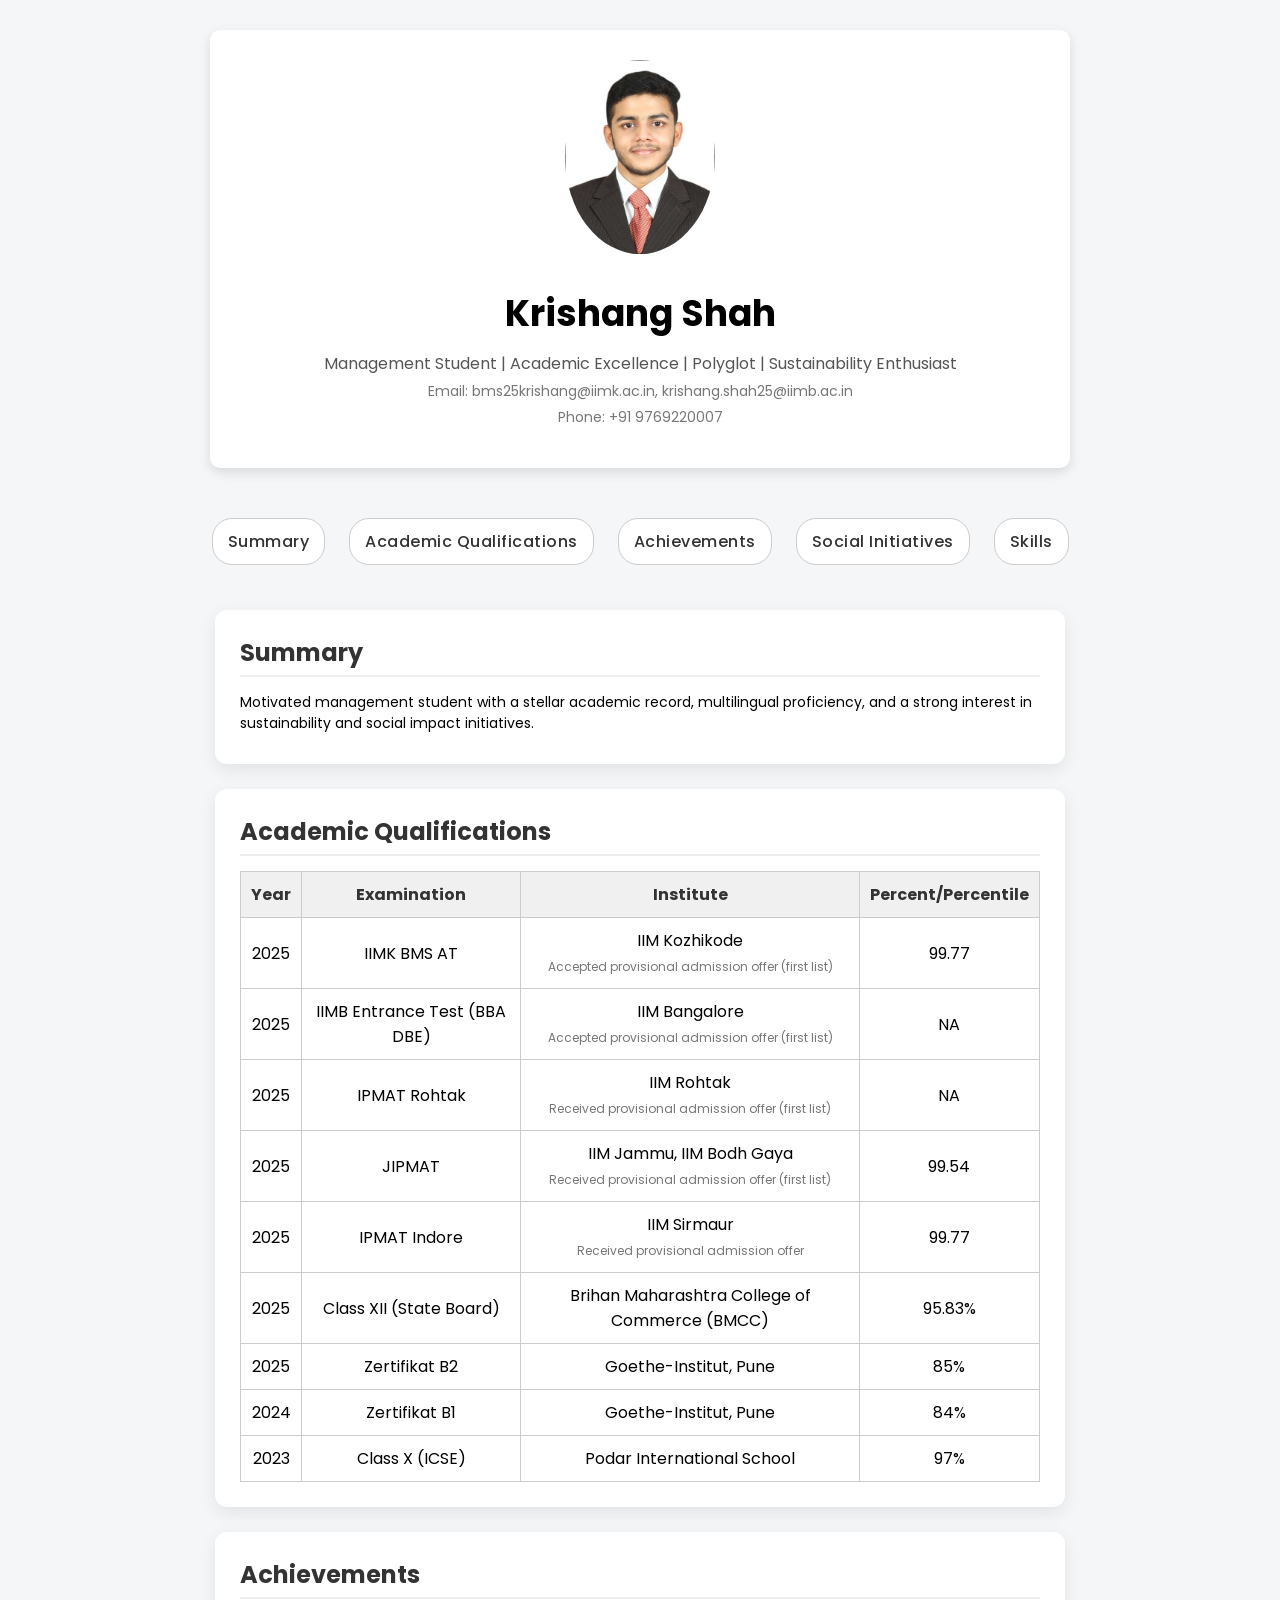
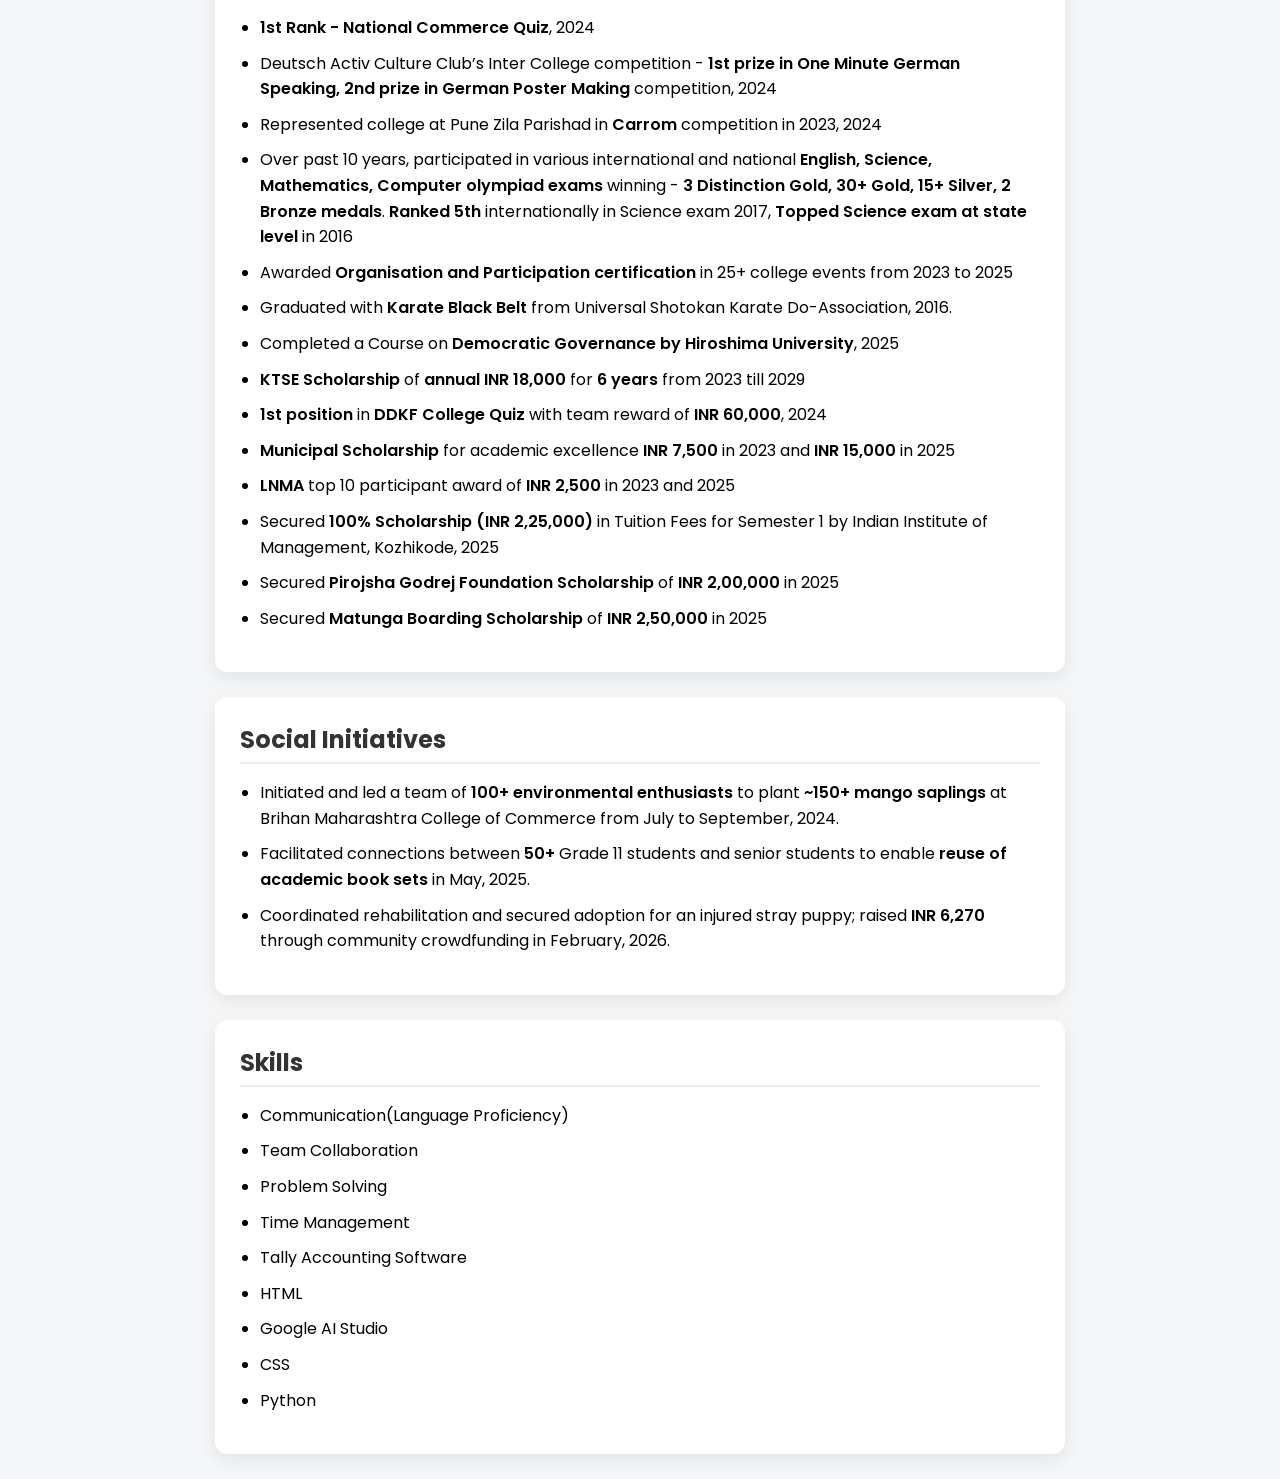
==== index.html @ 7b87268a "Rename: Index.html to index.html" ====
<!DOCTYPE html>
<html>
    <head>
        <link rel="stylesheet" href="./My_Profile.css">
        <link href="https://fonts.googleapis.com/css2?family=Poppins:wght@300;400;600&display=swap" rel="stylesheet">
    </head>
<body>
    <header>
        <img src="./My Photo.JPG" alt="Krishang Shah">

        <div>
            <h1>Krishang Shah</h1>
            <p class = "first">Management Student | Academic Excellence | Polyglot | Sustainability Enthusiast</p>

            <p class = "second">Email: bms25krishang@iimk.ac.in, krishang.shah25@iimb.ac.in</p>
            <p class = "third">Phone: +91 9769220007</p>
        </div>
    </header>

    <nav>
    <a href="#summary">Summary</a>
    <a href="#academic_qualifications">Academic Qualifications</a>
    <a href="#achievements">Achievements</a>
    <a href="#social_initiatives">Social Initiatives</a>
    <a href="#skills">Skills</a>
    </nav>

    <section id = "summary" class="card">
    <h2>Summary</h2>
    <p> Motivated management student with a stellar academic record, multilingual proficiency, and a strong interest in 
sustainability and social impact initiatives. </p>
    </section>

    <section id = "academic_qualifications" class="card">
    <h2>Academic Qualifications</h2>

    <table>
        <tr>
            <th>Year</th>
            <th>Examination</th>
            <th>Institute</th>
            <th>Percent/Percentile</th>
        </tr>

        <tr>
            <td>2025</td>
            <td>IIMK BMS AT</td>
            <td>IIM Kozhikode <br> <small>Accepted provisional admission offer (first list)</small> </td>
            <td>99.77</td>
        </tr>

        <tr>
            <td>2025</td>
            <td>IIMB Entrance Test (BBA DBE)</td>
            <td>IIM Bangalore <br> <small>Accepted provisional admission offer (first list)</small> </td>
            <td>NA</td>
        </tr>

        <tr>
            <td>2025</td>
            <td>IPMAT Rohtak</td>
            <td>IIM Rohtak <br> <small>Received provisional admission offer (first list)</small> </td>
            <td>NA</td>
        </tr>

        <tr>
            <td>2025</td>
            <td>JIPMAT</td>
            <td>IIM Jammu, IIM Bodh Gaya<br> <small>Received provisional admission offer (first list)</small> </td>
            <td>99.54</td>
        </tr>

        <tr>
            <td>2025</td>
            <td>IPMAT Indore</td>
            <td>IIM Sirmaur<br> <small>Received provisional admission offer</small> </td>
            <td>99.77</td>
        </tr>

        <tr>
            <td>2025</td>
            <td>Class XII (State Board)</td>
            <td>Brihan Maharashtra College of Commerce (BMCC)</td>
            <td>95.83%</td>
        </tr>

        <tr>
            <td>2025</td>
            <td>Zertifikat B2</td>
            <td>Goethe-Institut, Pune</td>
            <td>85%</td>
        </tr>

        <tr>
            <td>2024</td>
            <td>Zertifikat B1</td>
            <td>Goethe-Institut, Pune</td>
            <td>84%</td>
        </tr>

        <tr>
            <td>2023</td>
            <td>Class X (ICSE)</td>
            <td>Podar International School</td>
            <td>97%</td>
        </tr>
    </table>

    </section>
    <section id = "achievements" class="card">
    <h2>Achievements</h2>
    <ul>
        <li><b>1st Rank - National Commerce Quiz</b>, 2024</li>
        <li>Deutsch Activ Culture Club’s Inter College competition - <b>1st prize in One Minute German Speaking, 2nd prize in 
        German Poster Making</b> competition, 2024</li>
        <li>Represented college at Pune Zila Parishad in <b>Carrom</b> competition in 2023, 2024 </li>
        <li>Over past 10 years, participated in various international and national <b>English, Science, Mathematics, 
        Computer olympiad exams</b> winning - <b>3 Distinction Gold, 30+ Gold, 15+ Silver, 2 Bronze medals</b>. <b>Ranked 5th</b> internationally 
        in Science exam 2017, <b>Topped Science exam at state level</b> in 2016 </li>
        <li>Awarded <b>Organisation and Participation certification</b> in 25+ college events from 2023 to 2025</li>
        <li>Graduated with <b>Karate Black Belt</b> from Universal Shotokan Karate Do-Association, 2016. </li>
        <li>Completed a Course on <b>Democratic Governance by Hiroshima University</b>, 2025</li>
        <li><b>KTSE Scholarship</b> of <b>annual INR 18,000</b> for <b>6 years</b> from 2023 till 2029 </li>
        <li><b>1st position</b> in <b>DDKF College Quiz</b> with team reward of <b>INR 60,000</b>, 2024 </li>
        <li><b>Municipal Scholarship</b> for academic excellence <b>INR 7,500</b> in 2023 and <b>INR 15,000</b> in 2025 </li>
        <li><b>LNMA</b> top 10 participant award of <b>INR 2,500</b> in 2023 and 2025</li> 
        <li>Secured <b>100% Scholarship (INR 2,25,000)</b> in Tuition Fees for Semester 1 by Indian Institute of Management, Kozhikode, 2025</li>
        <li>Secured <b>Pirojsha Godrej Foundation Scholarship</b> of <b>INR 2,00,000</b> in 2025</li>
        <li>Secured <b>Matunga Boarding Scholarship</b> of <b>INR 2,50,000</b> in 2025</li>
    </ul>
    </section>
    
    <section id="social_initiatives" class="card">
    <h2> Social Initiatives</h2>
    <ul>
        <li>Initiated and led a team of <b>100+ environmental enthusiasts</b> to plant <b>~150+ mango saplings</b> at Brihan Maharashtra 
        College of Commerce from July to September, 2024.</li>
        <li>Facilitated connections between <b>50+</b> Grade 11 students and senior students to enable <b>reuse of academic book sets</b> in May, 2025.</li>
        <li>Coordinated rehabilitation and secured adoption for an injured stray puppy; raised <b>INR 6,270</b> through community crowdfunding in February, 2026.</li>
    </ul>
    </section>

    <section id = "skills" class="card">
    <h2>Skills</h2>
    <ul>
        <li>Communication(Language Proficiency)</li>
        <li>Team Collaboration</li>
        <li>Problem Solving</li>
        <li>Time Management </li>
        <li>Tally Accounting Software</li>
        <li>HTML</li>
        <li>Google AI Studio</li>
        <li>CSS</li>
        <li>Python</li>
    </ul>
    </section>

</body>
</html>
---- My_Profile.css ----
header {
    text-align: center;
    padding: 30px;
    background-color: white;
    width: 800px;
    margin: 30px auto;
    border-radius: 10px;
    box-shadow: 0 4px 12px rgba(0, 0, 0, 0.12);
}

img {
    width: 150px;
    border-radius: 50%;
    margin: 0px 0px 15px 0px;
}

h1 {
    font-size: 36px;
    margin: 10px 0px;
}

h2 {
    margin: 0px 0px 10px 0px;
    color: #333;
}

p {
    margin: 5px 0px;
    font-size: 14px;
}

.first{
    font-size: 16px;
    color: #555;
}

.second, .third{
    color: #777;
}

div {
    margin: 10px 0px;
}

nav {
    text-align: center;
    margin: 30px 0px 0px 0px;
    position: sticky;
    top: 0;
    background-color: #f4f6f8;
    padding: 10px 0;
    z-index: 1000;
}

nav a {
    display: inline-block;
    margin: 10px;
    padding: 10px 15px;
    text-decoration: none;
    border: 1px solid #ccc;
    color: #333;
    background-color: white;
    border-radius: 20px;
    transition: 0.3s;
    font-weight: 500;
    letter-spacing: 0.5px;
}

nav a:hover {
    background-color: black;
    color: white;
}

body {
    background-color: #f4f6f8;
    font-family: 'Poppins', sans-serif;
}

.card {
    width: 800px;
    margin: 25px auto;
    padding: 25px;
    background-color: white;
    border: none;
    border-radius: 12px;
    box-shadow: 0 6px 18px rgba(0, 0, 0, 0.08);
}

.card h2 {
    margin: 0px 0px 15px 0px;
    border-bottom: 2px solid #eee;
    padding: 0px 0px 5px 0px;
}

.card p {
    line-height: 1.5;
}

.card:hover {
    transform: translateY(-4px);
    transition: transform 0.3s ease;
}

table {
    width: 100%;
    border-collapse: collapse;
    margin: 10px 0px 0px 0px;
}

th, td {
    border: 1px solid #ccc;
    padding: 10px;
    text-align: center;
}

th {
    background-color: #f0f0f0;
    color: #333;
}

ul {
    padding: 0px 0px 0px 20px;
}

li {
    margin: 10px 0;          
    line-height: 1.6;       
}

li b {
    color: #000;
    font-weight: 600;
}

section {
    margin: 0px 0px 10px 0px;
}

small {
    color: #777;
    font-size: 12px;
}

html {
    scroll-behavior: smooth;
}
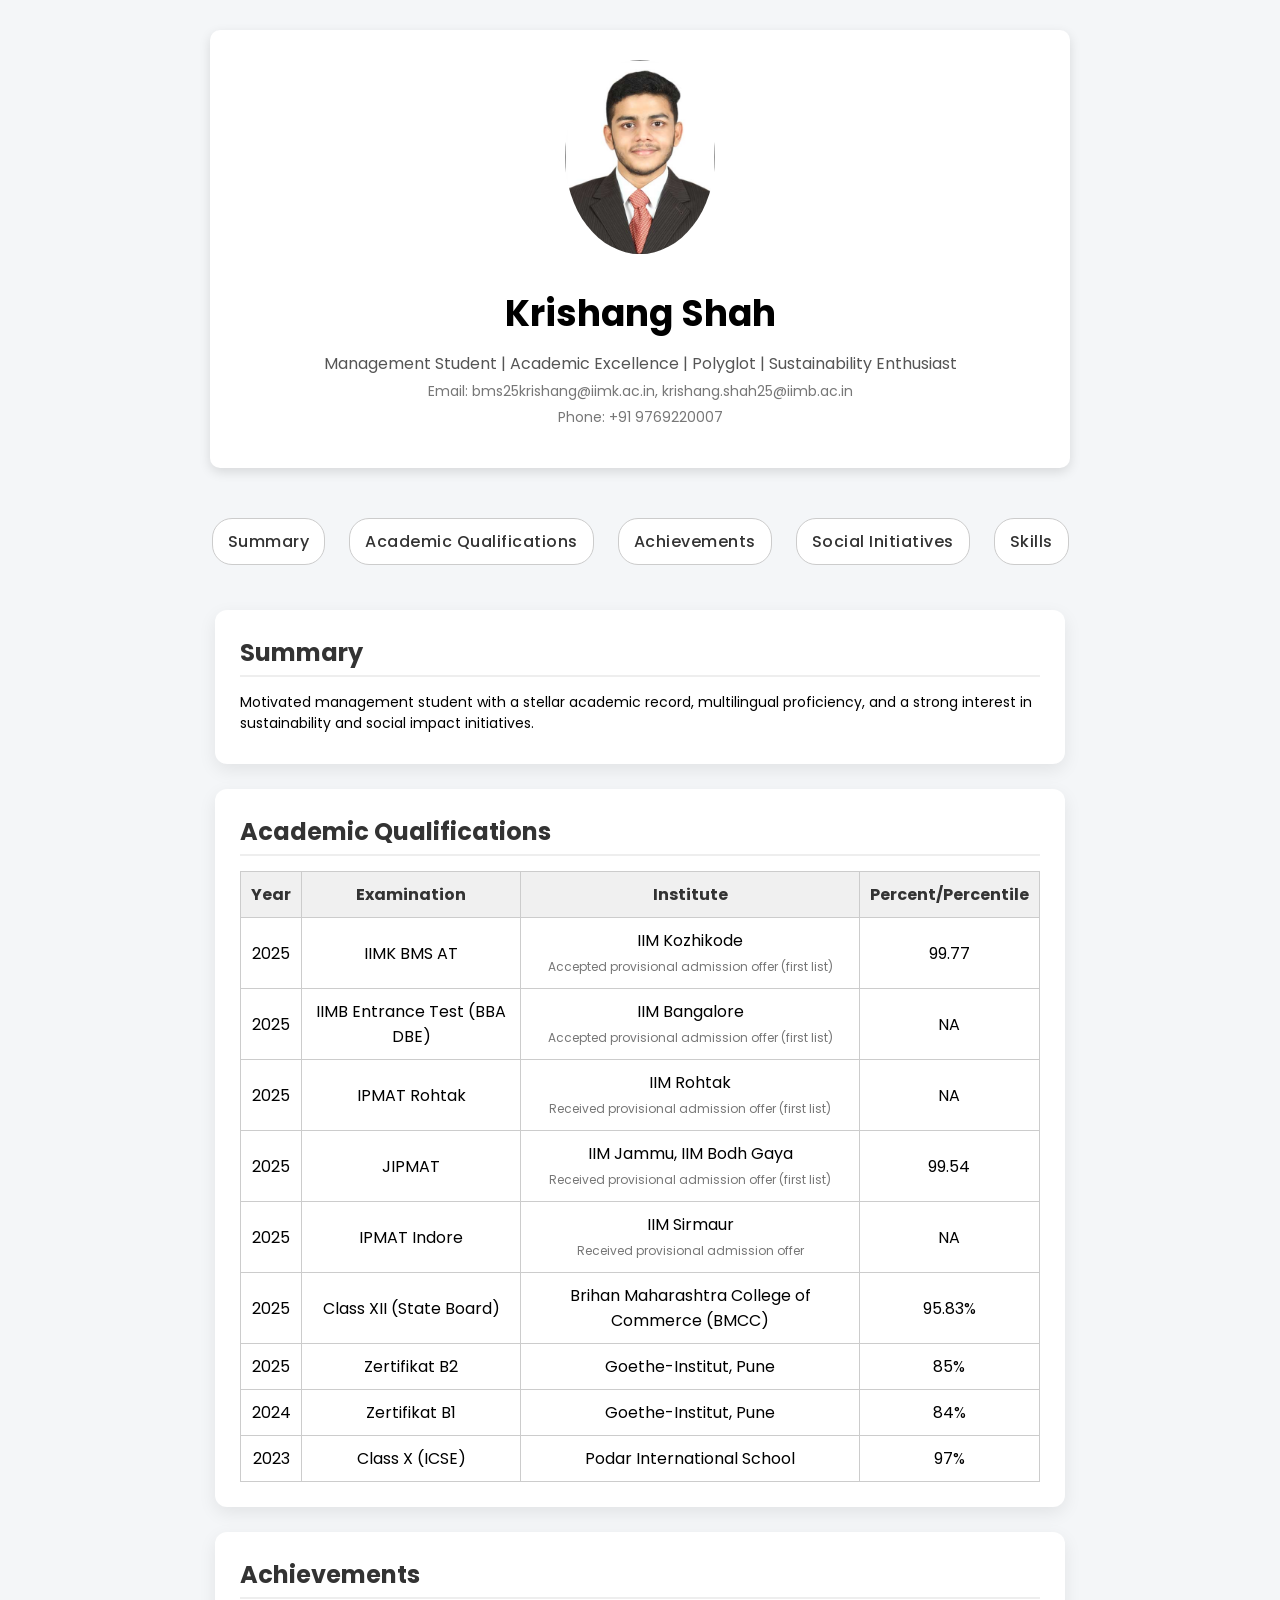
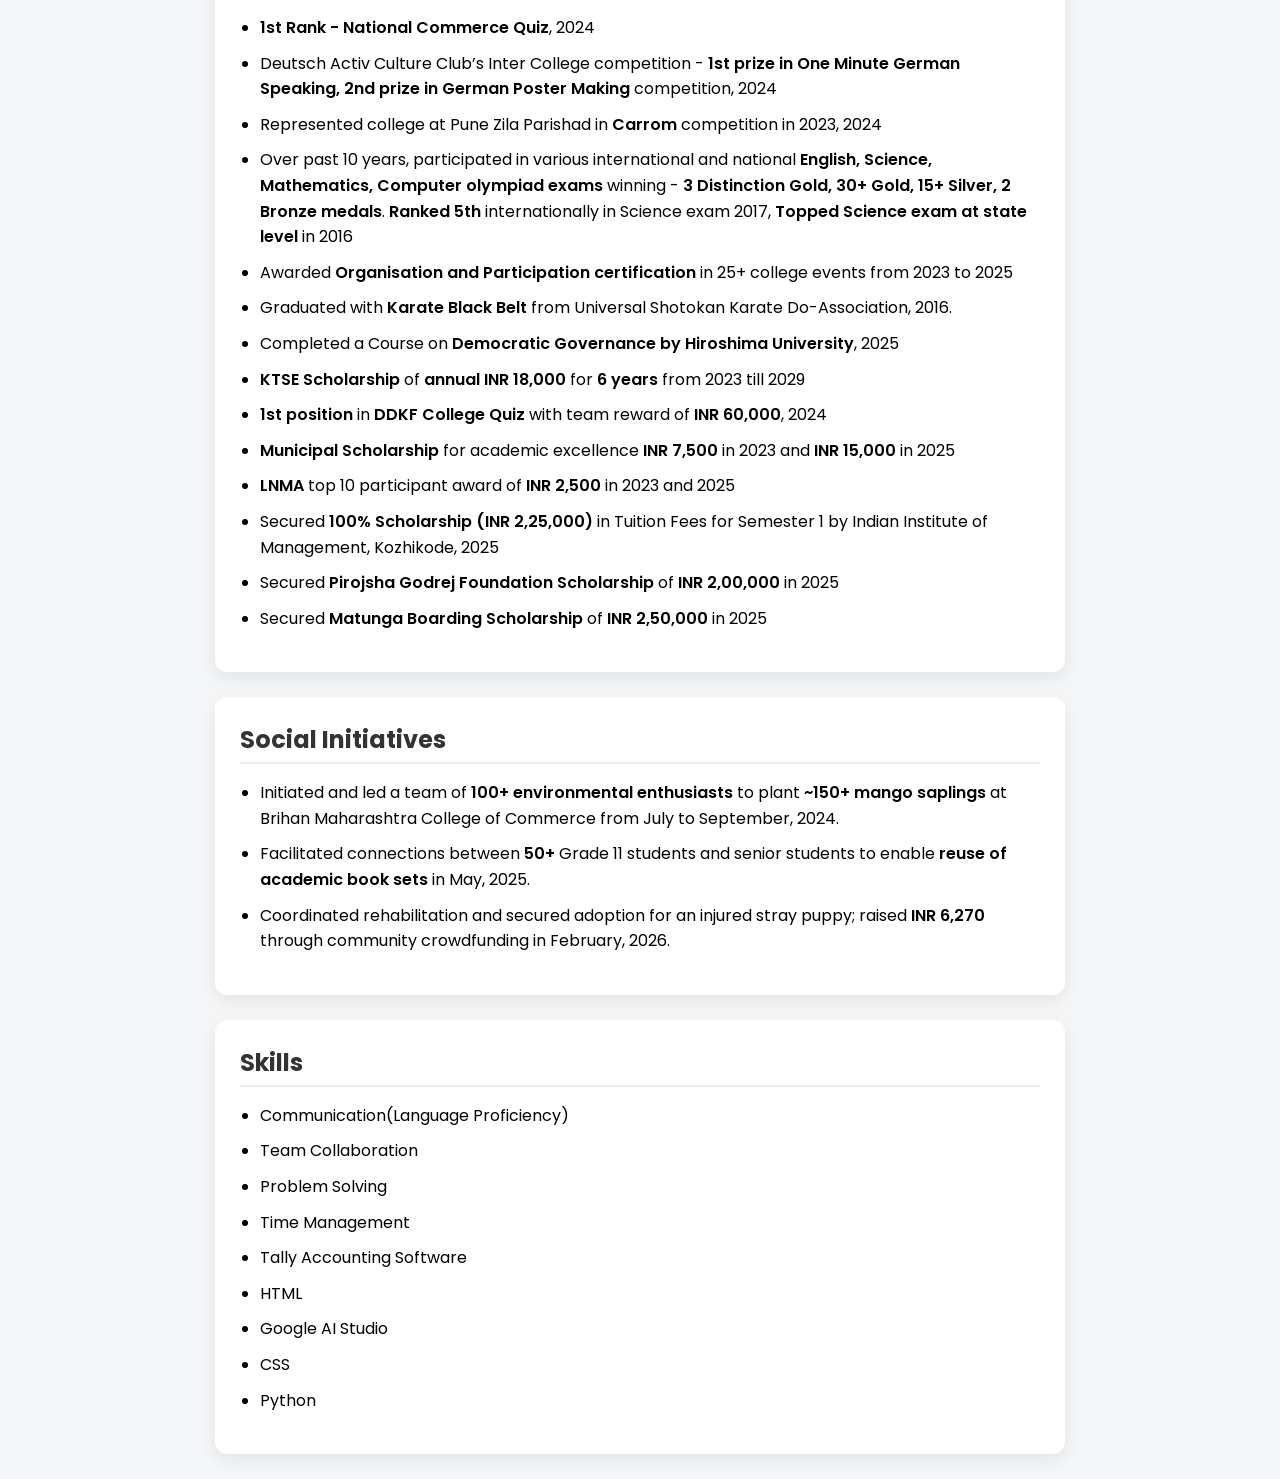
==== commit ac2602b1: "Update index.html" ====
--- a/index.html
+++ b/index.html
@@ -74,7 +74,7 @@
             <td>2025</td>
             <td>IPMAT Indore</td>
             <td>IIM Sirmaur<br> <small>Received provisional admission offer</small> </td>
-            <td>99.77</td>
+            <td>NA</td>
         </tr>
 
         <tr>
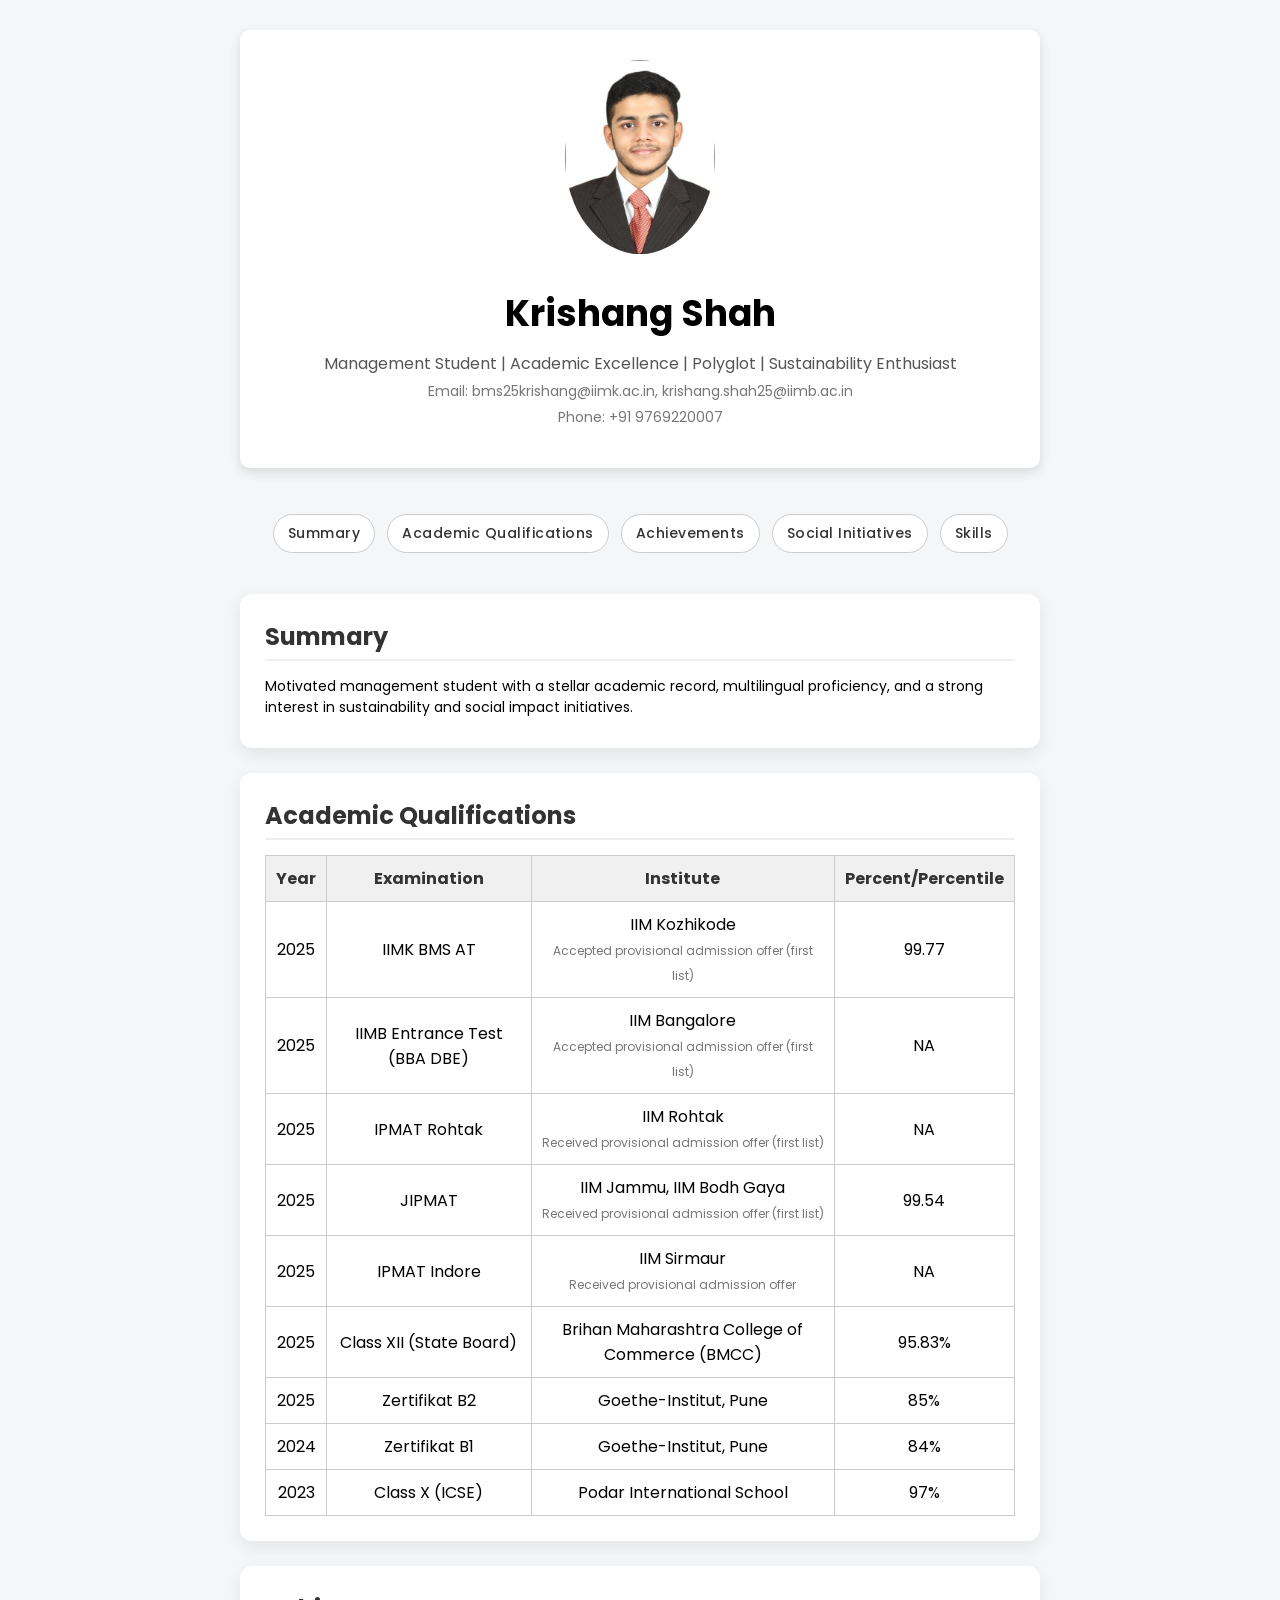
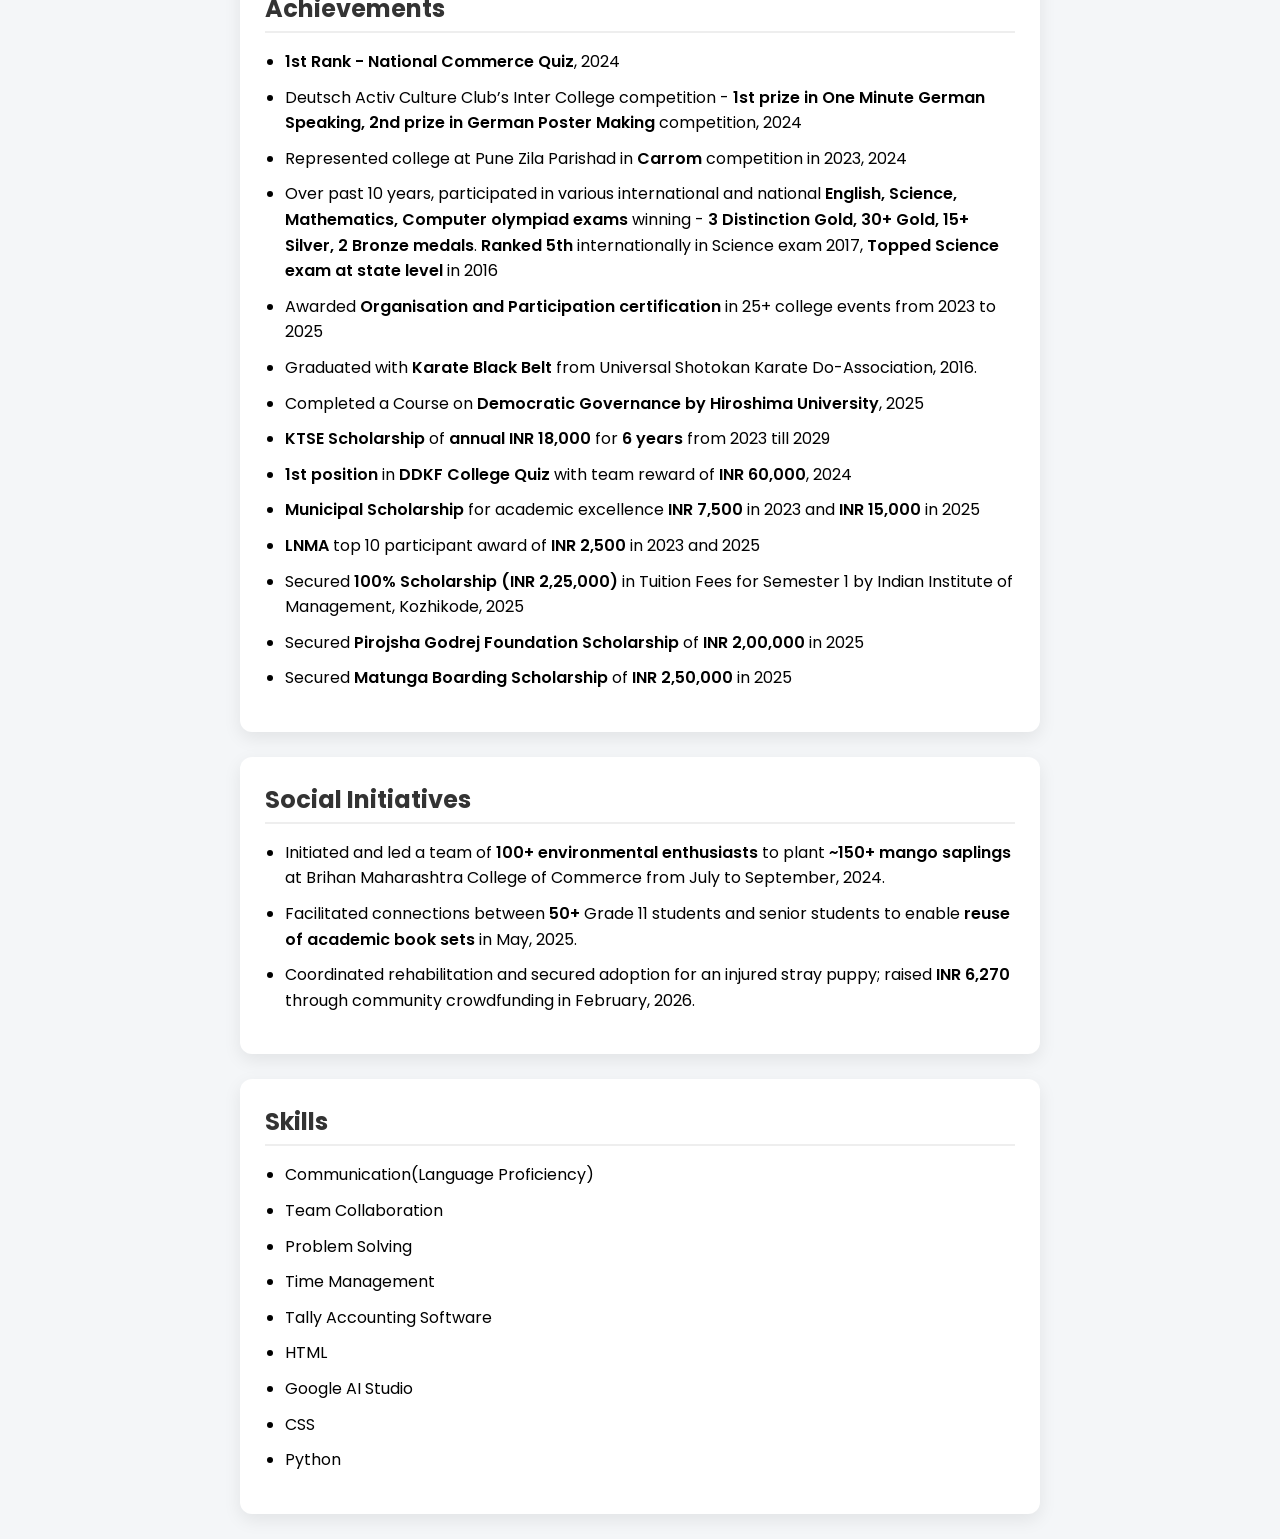
==== commit c279dad0: "Rename index (1).html to index.html" ====
--- a/index.html
+++ b/index.html
@@ -1,159 +1,366 @@
-<!DOCTYPE html>
-<html>
-    <head>
-        <link rel="stylesheet" href="./My_Profile.css">
-        <link href="https://fonts.googleapis.com/css2?family=Poppins:wght@300;400;600&display=swap" rel="stylesheet">
-    </head>
-<body>
-    <header>
-        <img src="./My Photo.JPG" alt="Krishang Shah">
-
-        <div>
-            <h1>Krishang Shah</h1>
-            <p class = "first">Management Student | Academic Excellence | Polyglot | Sustainability Enthusiast</p>
-
-            <p class = "second">Email: bms25krishang@iimk.ac.in, krishang.shah25@iimb.ac.in</p>
-            <p class = "third">Phone: +91 9769220007</p>
-        </div>
-    </header>
-
-    <nav>
-    <a href="#summary">Summary</a>
-    <a href="#academic_qualifications">Academic Qualifications</a>
-    <a href="#achievements">Achievements</a>
-    <a href="#social_initiatives">Social Initiatives</a>
-    <a href="#skills">Skills</a>
-    </nav>
-
-    <section id = "summary" class="card">
-    <h2>Summary</h2>
-    <p> Motivated management student with a stellar academic record, multilingual proficiency, and a strong interest in 
-sustainability and social impact initiatives. </p>
-    </section>
-
-    <section id = "academic_qualifications" class="card">
-    <h2>Academic Qualifications</h2>
-
-    <table>
-        <tr>
-            <th>Year</th>
-            <th>Examination</th>
-            <th>Institute</th>
-            <th>Percent/Percentile</th>
-        </tr>
-
-        <tr>
-            <td>2025</td>
-            <td>IIMK BMS AT</td>
-            <td>IIM Kozhikode <br> <small>Accepted provisional admission offer (first list)</small> </td>
-            <td>99.77</td>
-        </tr>
-
-        <tr>
-            <td>2025</td>
-            <td>IIMB Entrance Test (BBA DBE)</td>
-            <td>IIM Bangalore <br> <small>Accepted provisional admission offer (first list)</small> </td>
-            <td>NA</td>
-        </tr>
-
-        <tr>
-            <td>2025</td>
-            <td>IPMAT Rohtak</td>
-            <td>IIM Rohtak <br> <small>Received provisional admission offer (first list)</small> </td>
-            <td>NA</td>
-        </tr>
-
-        <tr>
-            <td>2025</td>
-            <td>JIPMAT</td>
-            <td>IIM Jammu, IIM Bodh Gaya<br> <small>Received provisional admission offer (first list)</small> </td>
-            <td>99.54</td>
-        </tr>
-
-        <tr>
-            <td>2025</td>
-            <td>IPMAT Indore</td>
-            <td>IIM Sirmaur<br> <small>Received provisional admission offer</small> </td>
-            <td>NA</td>
-        </tr>
-
-        <tr>
-            <td>2025</td>
-            <td>Class XII (State Board)</td>
-            <td>Brihan Maharashtra College of Commerce (BMCC)</td>
-            <td>95.83%</td>
-        </tr>
-
-        <tr>
-            <td>2025</td>
-            <td>Zertifikat B2</td>
-            <td>Goethe-Institut, Pune</td>
-            <td>85%</td>
-        </tr>
-
-        <tr>
-            <td>2024</td>
-            <td>Zertifikat B1</td>
-            <td>Goethe-Institut, Pune</td>
-            <td>84%</td>
-        </tr>
-
-        <tr>
-            <td>2023</td>
-            <td>Class X (ICSE)</td>
-            <td>Podar International School</td>
-            <td>97%</td>
-        </tr>
-    </table>
-
-    </section>
-    <section id = "achievements" class="card">
-    <h2>Achievements</h2>
-    <ul>
-        <li><b>1st Rank - National Commerce Quiz</b>, 2024</li>
-        <li>Deutsch Activ Culture Club’s Inter College competition - <b>1st prize in One Minute German Speaking, 2nd prize in 
-        German Poster Making</b> competition, 2024</li>
-        <li>Represented college at Pune Zila Parishad in <b>Carrom</b> competition in 2023, 2024 </li>
-        <li>Over past 10 years, participated in various international and national <b>English, Science, Mathematics, 
-        Computer olympiad exams</b> winning - <b>3 Distinction Gold, 30+ Gold, 15+ Silver, 2 Bronze medals</b>. <b>Ranked 5th</b> internationally 
-        in Science exam 2017, <b>Topped Science exam at state level</b> in 2016 </li>
-        <li>Awarded <b>Organisation and Participation certification</b> in 25+ college events from 2023 to 2025</li>
-        <li>Graduated with <b>Karate Black Belt</b> from Universal Shotokan Karate Do-Association, 2016. </li>
-        <li>Completed a Course on <b>Democratic Governance by Hiroshima University</b>, 2025</li>
-        <li><b>KTSE Scholarship</b> of <b>annual INR 18,000</b> for <b>6 years</b> from 2023 till 2029 </li>
-        <li><b>1st position</b> in <b>DDKF College Quiz</b> with team reward of <b>INR 60,000</b>, 2024 </li>
-        <li><b>Municipal Scholarship</b> for academic excellence <b>INR 7,500</b> in 2023 and <b>INR 15,000</b> in 2025 </li>
-        <li><b>LNMA</b> top 10 participant award of <b>INR 2,500</b> in 2023 and 2025</li> 
-        <li>Secured <b>100% Scholarship (INR 2,25,000)</b> in Tuition Fees for Semester 1 by Indian Institute of Management, Kozhikode, 2025</li>
-        <li>Secured <b>Pirojsha Godrej Foundation Scholarship</b> of <b>INR 2,00,000</b> in 2025</li>
-        <li>Secured <b>Matunga Boarding Scholarship</b> of <b>INR 2,50,000</b> in 2025</li>
-    </ul>
-    </section>
-    
-    <section id="social_initiatives" class="card">
-    <h2> Social Initiatives</h2>
-    <ul>
-        <li>Initiated and led a team of <b>100+ environmental enthusiasts</b> to plant <b>~150+ mango saplings</b> at Brihan Maharashtra 
-        College of Commerce from July to September, 2024.</li>
-        <li>Facilitated connections between <b>50+</b> Grade 11 students and senior students to enable <b>reuse of academic book sets</b> in May, 2025.</li>
-        <li>Coordinated rehabilitation and secured adoption for an injured stray puppy; raised <b>INR 6,270</b> through community crowdfunding in February, 2026.</li>
-    </ul>
-    </section>
-
-    <section id = "skills" class="card">
-    <h2>Skills</h2>
-    <ul>
-        <li>Communication(Language Proficiency)</li>
-        <li>Team Collaboration</li>
-        <li>Problem Solving</li>
-        <li>Time Management </li>
-        <li>Tally Accounting Software</li>
-        <li>HTML</li>
-        <li>Google AI Studio</li>
-        <li>CSS</li>
-        <li>Python</li>
-    </ul>
-    </section>
-
-</body>
-</html>
+<!DOCTYPE html>
+<html>
+    <head>
+        <meta charset="UTF-8">
+        <meta name="viewport" content="width=device-width, initial-scale=1.0">
+        <title>Krishang Shah - Profile</title>
+        <style>
+header {
+    text-align: center;
+    padding: 30px;
+    background-color: white;
+    width: 90%;
+    max-width: 800px;
+    margin: 30px auto;
+    border-radius: 10px;
+    box-shadow: 0 4px 12px rgba(0, 0, 0, 0.12);
+    box-sizing: border-box;
+}
+
+img {
+    width: 150px;
+    border-radius: 50%;
+    margin: 0px 0px 15px 0px;
+}
+
+h1 {
+    font-size: 36px;
+    margin: 10px 0px;
+}
+
+h2 {
+    margin: 0px 0px 10px 0px;
+    color: #333;
+}
+
+p {
+    margin: 5px 0px;
+    font-size: 14px;
+}
+
+.first{
+    font-size: 16px;
+    color: #555;
+}
+
+.second, .third{
+    color: #777;
+}
+
+div {
+    margin: 10px 0px;
+}
+
+nav {
+    text-align: center;
+    margin: 30px 0px 0px 0px;
+    position: sticky;
+    top: 0;
+    background-color: #f4f6f8;
+    padding: 10px 4px;
+    z-index: 1000;
+    display: flex;
+    flex-wrap: wrap;
+    justify-content: center;
+}
+
+nav a {
+    display: inline-block;
+    margin: 6px;
+    padding: 8px 14px;
+    text-decoration: none;
+    border: 1px solid #ccc;
+    color: #333;
+    background-color: white;
+    border-radius: 20px;
+    transition: 0.3s;
+    font-weight: 500;
+    letter-spacing: 0.5px;
+    font-size: 14px;
+}
+
+nav a:hover {
+    background-color: black;
+    color: white;
+}
+
+body {
+    background-color: #f4f6f8;
+    font-family: 'Poppins', sans-serif;
+}
+
+.card {
+    width: 90%;
+    max-width: 800px;
+    margin: 25px auto;
+    padding: 25px;
+    background-color: white;
+    border: none;
+    border-radius: 12px;
+    box-shadow: 0 6px 18px rgba(0, 0, 0, 0.08);
+    box-sizing: border-box;
+}
+
+.card h2 {
+    margin: 0px 0px 15px 0px;
+    border-bottom: 2px solid #eee;
+    padding: 0px 0px 5px 0px;
+}
+
+.card p {
+    line-height: 1.5;
+}
+
+.card:hover {
+    transform: translateY(-4px);
+    transition: transform 0.3s ease;
+}
+
+table {
+    width: 100%;
+    border-collapse: collapse;
+    margin: 10px 0px 0px 0px;
+}
+
+th, td {
+    border: 1px solid #ccc;
+    padding: 10px;
+    text-align: center;
+}
+
+th {
+    background-color: #f0f0f0;
+    color: #333;
+}
+
+ul {
+    padding: 0px 0px 0px 20px;
+}
+
+li {
+    margin: 10px 0;          
+    line-height: 1.6;       
+}
+
+li b {
+    color: #000;
+    font-weight: 600;
+}
+
+section {
+    margin: 0px 0px 10px 0px;
+}
+
+small {
+    color: #777;
+    font-size: 12px;
+}
+
+html {
+    scroll-behavior: smooth;
+    scroll-padding-top: 90px;
+}
+
+section[id] {
+    scroll-margin-top: 90px;
+}
+
+@media (max-width: 700px) {
+    header, .card {
+        width: 94%;
+        padding: 18px;
+    }
+
+    h1 {
+        font-size: 26px;
+    }
+
+    .first {
+        font-size: 14px;
+    }
+
+    p, li {
+        font-size: 13px;
+    }
+
+    nav a {
+        padding: 7px 10px;
+        font-size: 12px;
+        margin: 4px;
+    }
+
+    img {
+        width: 110px;
+    }
+
+    table {
+        display: block;
+        overflow-x: auto;
+        white-space: nowrap;
+        -webkit-overflow-scrolling: touch;
+        border: 1px solid #ccc;
+    }
+
+    th, td {
+        white-space: normal;
+        min-width: 110px;
+        font-size: 12px;
+        padding: 8px;
+    }
+}
+        </style>
+        <link href="https://fonts.googleapis.com/css2?family=Poppins:wght@300;400;600&display=swap" rel="stylesheet">
+    </head>
+<body>
+    <header>
+        <img src="[data-uri]" alt="Krishang Shah">
+
+        <div>
+            <h1>Krishang Shah</h1>
+            <p class = "first">Management Student | Academic Excellence | Polyglot | Sustainability Enthusiast</p>
+
+            <p class = "second">Email: bms25krishang@iimk.ac.in, krishang.shah25@iimb.ac.in</p>
+            <p class = "third">Phone: +91 9769220007</p>
+        </div>
+    </header>
+
+    <nav>
+    <a href="#summary">Summary</a>
+    <a href="#academic_qualifications">Academic Qualifications</a>
+    <a href="#achievements">Achievements</a>
+    <a href="#social_initiatives">Social Initiatives</a>
+    <a href="#skills">Skills</a>
+    </nav>
+
+    <section id = "summary" class="card">
+    <h2>Summary</h2>
+    <p> Motivated management student with a stellar academic record, multilingual proficiency, and a strong interest in 
+sustainability and social impact initiatives. </p>
+    </section>
+
+    <section id = "academic_qualifications" class="card">
+    <h2>Academic Qualifications</h2>
+
+    <table>
+        <tr>
+            <th>Year</th>
+            <th>Examination</th>
+            <th>Institute</th>
+            <th>Percent/Percentile</th>
+        </tr>
+
+        <tr>
+            <td>2025</td>
+            <td>IIMK BMS AT</td>
+            <td>IIM Kozhikode <br> <small>Accepted provisional admission offer (first list)</small> </td>
+            <td>99.77</td>
+        </tr>
+
+        <tr>
+            <td>2025</td>
+            <td>IIMB Entrance Test (BBA DBE)</td>
+            <td>IIM Bangalore <br> <small>Accepted provisional admission offer (first list)</small> </td>
+            <td>NA</td>
+        </tr>
+
+        <tr>
+            <td>2025</td>
+            <td>IPMAT Rohtak</td>
+            <td>IIM Rohtak <br> <small>Received provisional admission offer (first list)</small> </td>
+            <td>NA</td>
+        </tr>
+
+        <tr>
+            <td>2025</td>
+            <td>JIPMAT</td>
+            <td>IIM Jammu, IIM Bodh Gaya<br> <small>Received provisional admission offer (first list)</small> </td>
+            <td>99.54</td>
+        </tr>
+
+        <tr>
+            <td>2025</td>
+            <td>IPMAT Indore</td>
+            <td>IIM Sirmaur<br> <small>Received provisional admission offer</small> </td>
+            <td>NA</td>
+        </tr>
+
+        <tr>
+            <td>2025</td>
+            <td>Class XII (State Board)</td>
+            <td>Brihan Maharashtra College of Commerce (BMCC)</td>
+            <td>95.83%</td>
+        </tr>
+
+        <tr>
+            <td>2025</td>
+            <td>Zertifikat B2</td>
+            <td>Goethe-Institut, Pune</td>
+            <td>85%</td>
+        </tr>
+
+        <tr>
+            <td>2024</td>
+            <td>Zertifikat B1</td>
+            <td>Goethe-Institut, Pune</td>
+            <td>84%</td>
+        </tr>
+
+        <tr>
+            <td>2023</td>
+            <td>Class X (ICSE)</td>
+            <td>Podar International School</td>
+            <td>97%</td>
+        </tr>
+    </table>
+
+    </section>
+    <section id = "achievements" class="card">
+    <h2>Achievements</h2>
+    <ul>
+        <li><b>1st Rank - National Commerce Quiz</b>, 2024</li>
+        <li>Deutsch Activ Culture Club’s Inter College competition - <b>1st prize in One Minute German Speaking, 2nd prize in 
+        German Poster Making</b> competition, 2024</li>
+        <li>Represented college at Pune Zila Parishad in <b>Carrom</b> competition in 2023, 2024 </li>
+        <li>Over past 10 years, participated in various international and national <b>English, Science, Mathematics, 
+        Computer olympiad exams</b> winning - <b>3 Distinction Gold, 30+ Gold, 15+ Silver, 2 Bronze medals</b>. <b>Ranked 5th</b> internationally 
+        in Science exam 2017, <b>Topped Science exam at state level</b> in 2016 </li>
+        <li>Awarded <b>Organisation and Participation certification</b> in 25+ college events from 2023 to 2025</li>
+        <li>Graduated with <b>Karate Black Belt</b> from Universal Shotokan Karate Do-Association, 2016. </li>
+        <li>Completed a Course on <b>Democratic Governance by Hiroshima University</b>, 2025</li>
+        <li><b>KTSE Scholarship</b> of <b>annual INR 18,000</b> for <b>6 years</b> from 2023 till 2029 </li>
+        <li><b>1st position</b> in <b>DDKF College Quiz</b> with team reward of <b>INR 60,000</b>, 2024 </li>
+        <li><b>Municipal Scholarship</b> for academic excellence <b>INR 7,500</b> in 2023 and <b>INR 15,000</b> in 2025 </li>
+        <li><b>LNMA</b> top 10 participant award of <b>INR 2,500</b> in 2023 and 2025</li> 
+        <li>Secured <b>100% Scholarship (INR 2,25,000)</b> in Tuition Fees for Semester 1 by Indian Institute of Management, Kozhikode, 2025</li>
+        <li>Secured <b>Pirojsha Godrej Foundation Scholarship</b> of <b>INR 2,00,000</b> in 2025</li>
+        <li>Secured <b>Matunga Boarding Scholarship</b> of <b>INR 2,50,000</b> in 2025</li>
+    </ul>
+    </section>
+    
+    <section id="social_initiatives" class="card">
+    <h2> Social Initiatives</h2>
+    <ul>
+        <li>Initiated and led a team of <b>100+ environmental enthusiasts</b> to plant <b>~150+ mango saplings</b> at Brihan Maharashtra 
+        College of Commerce from July to September, 2024.</li>
+        <li>Facilitated connections between <b>50+</b> Grade 11 students and senior students to enable <b>reuse of academic book sets</b> in May, 2025.</li>
+        <li>Coordinated rehabilitation and secured adoption for an injured stray puppy; raised <b>INR 6,270</b> through community crowdfunding in February, 2026.</li>
+    </ul>
+    </section>
+
+    <section id = "skills" class="card">
+    <h2>Skills</h2>
+    <ul>
+        <li>Communication(Language Proficiency)</li>
+        <li>Team Collaboration</li>
+        <li>Problem Solving</li>
+        <li>Time Management </li>
+        <li>Tally Accounting Software</li>
+        <li>HTML</li>
+        <li>Google AI Studio</li>
+        <li>CSS</li>
+        <li>Python</li>
+    </ul>
+    </section>
+
+</body>
+</html>
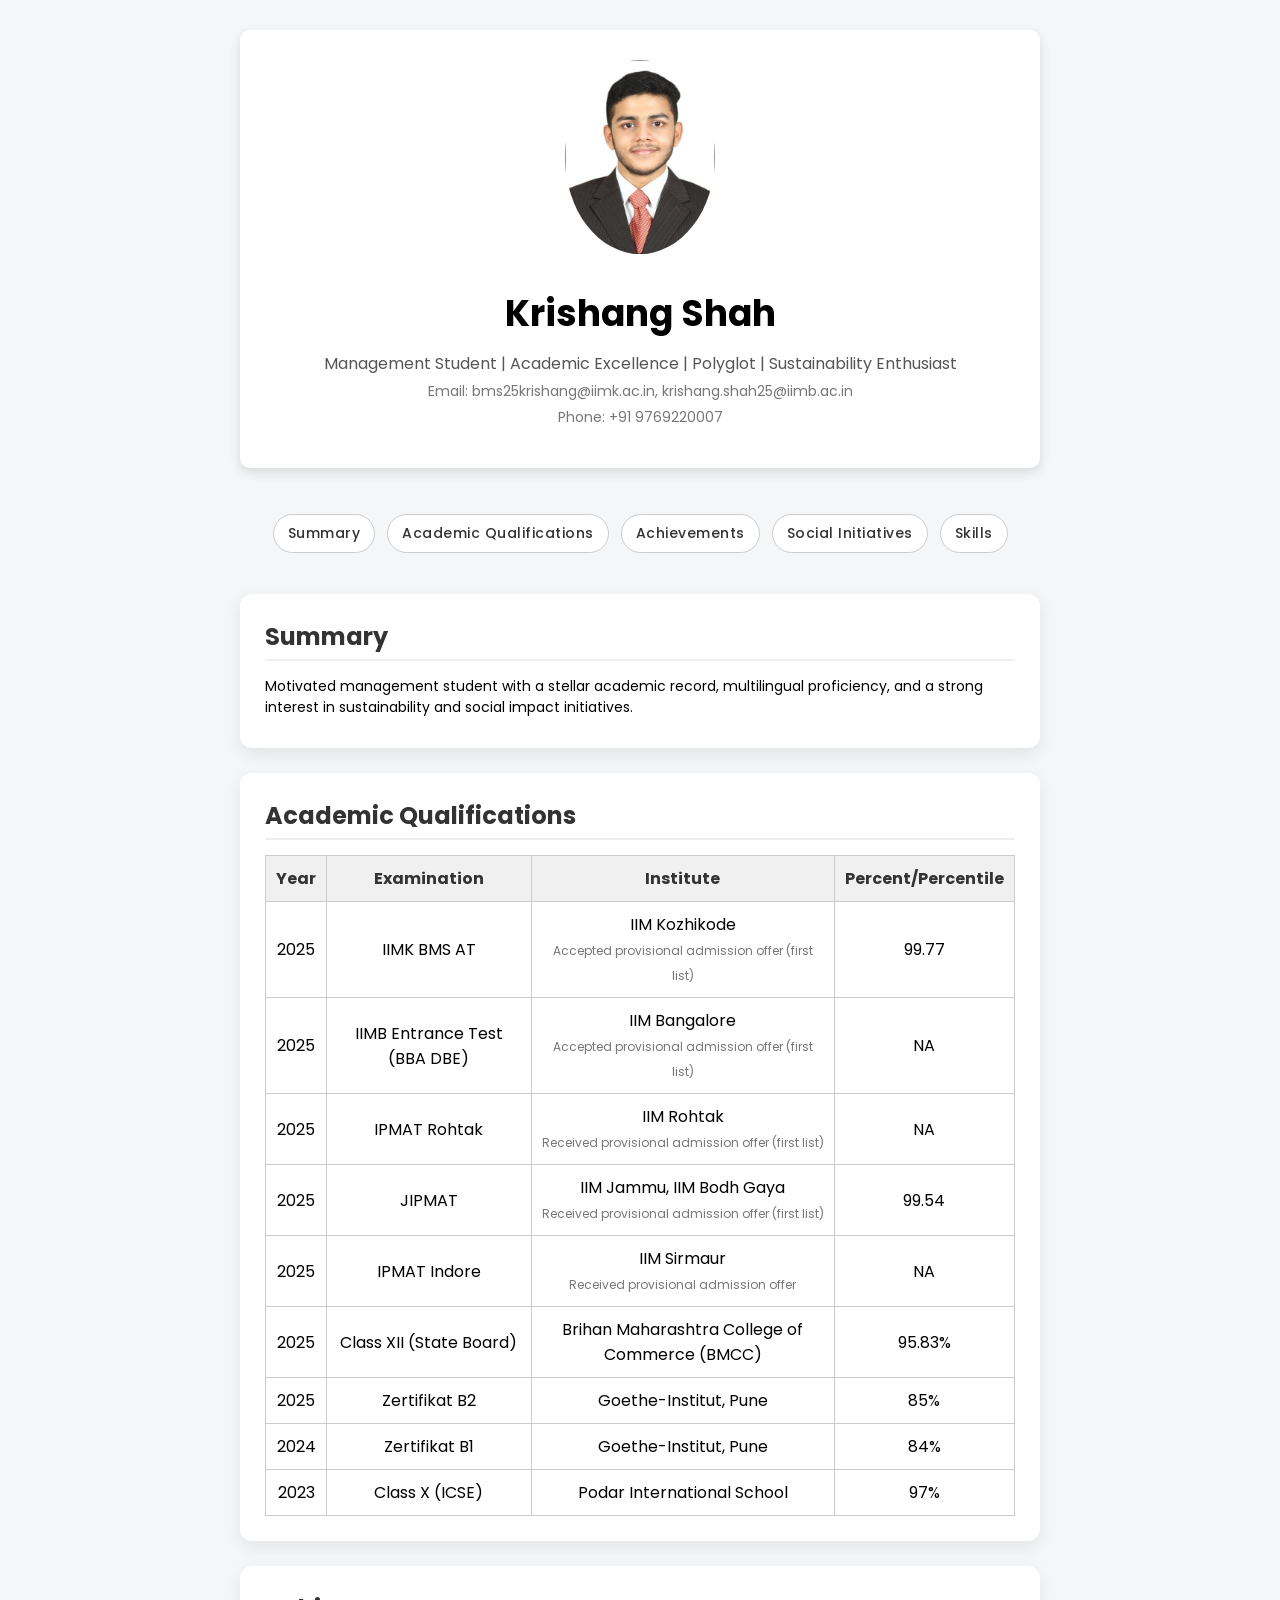
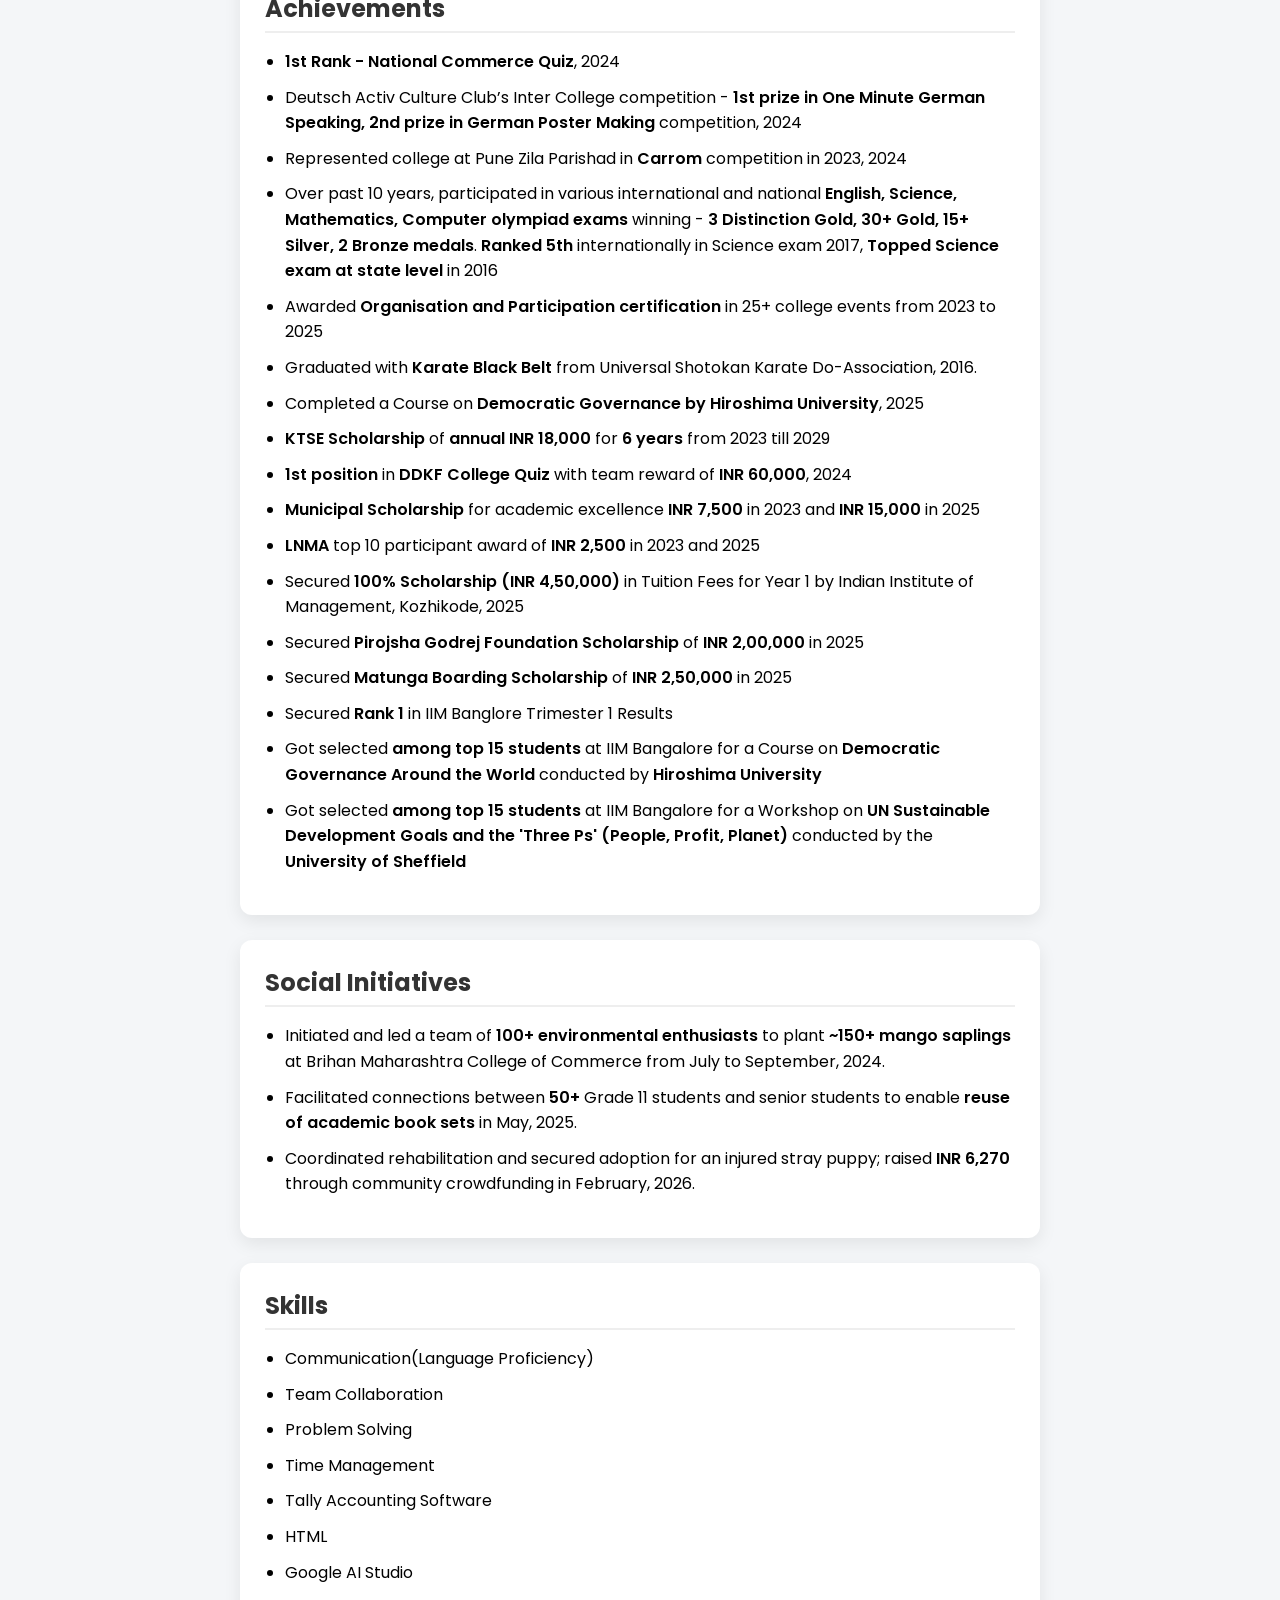
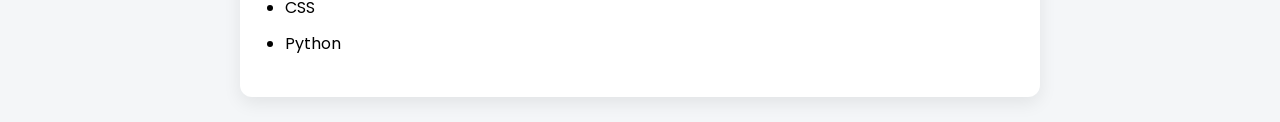
==== commit f2b9d0a9: "Rename Krishang Shah Resume.html to index.html" ====
--- a/index.html
+++ b/index.html
@@ -331,9 +331,12 @@
         <li><b>1st position</b> in <b>DDKF College Quiz</b> with team reward of <b>INR 60,000</b>, 2024 </li>
         <li><b>Municipal Scholarship</b> for academic excellence <b>INR 7,500</b> in 2023 and <b>INR 15,000</b> in 2025 </li>
         <li><b>LNMA</b> top 10 participant award of <b>INR 2,500</b> in 2023 and 2025</li> 
-        <li>Secured <b>100% Scholarship (INR 2,25,000)</b> in Tuition Fees for Semester 1 by Indian Institute of Management, Kozhikode, 2025</li>
+        <li>Secured <b>100% Scholarship (INR 4,50,000)</b> in Tuition Fees for Year 1 by Indian Institute of Management, Kozhikode, 2025</li>
         <li>Secured <b>Pirojsha Godrej Foundation Scholarship</b> of <b>INR 2,00,000</b> in 2025</li>
         <li>Secured <b>Matunga Boarding Scholarship</b> of <b>INR 2,50,000</b> in 2025</li>
+	<li>Secured <b>Rank 1 </b> in IIM Banglore Trimester 1 Results </li>
+	<li>Got selected <b> among top 15 students </b> at IIM Bangalore for a Course on <b> Democratic Governance Around the World </b> conducted by <b> Hiroshima University </b> </li>
+	<li>Got selected <b> among top 15 students </b> at IIM Bangalore for a Workshop on <b> UN Sustainable Development Goals and the 'Three Ps' (People, Profit, Planet) </b> conducted by the <b> University of Sheffield </b> </li>
     </ul>
     </section>
     
